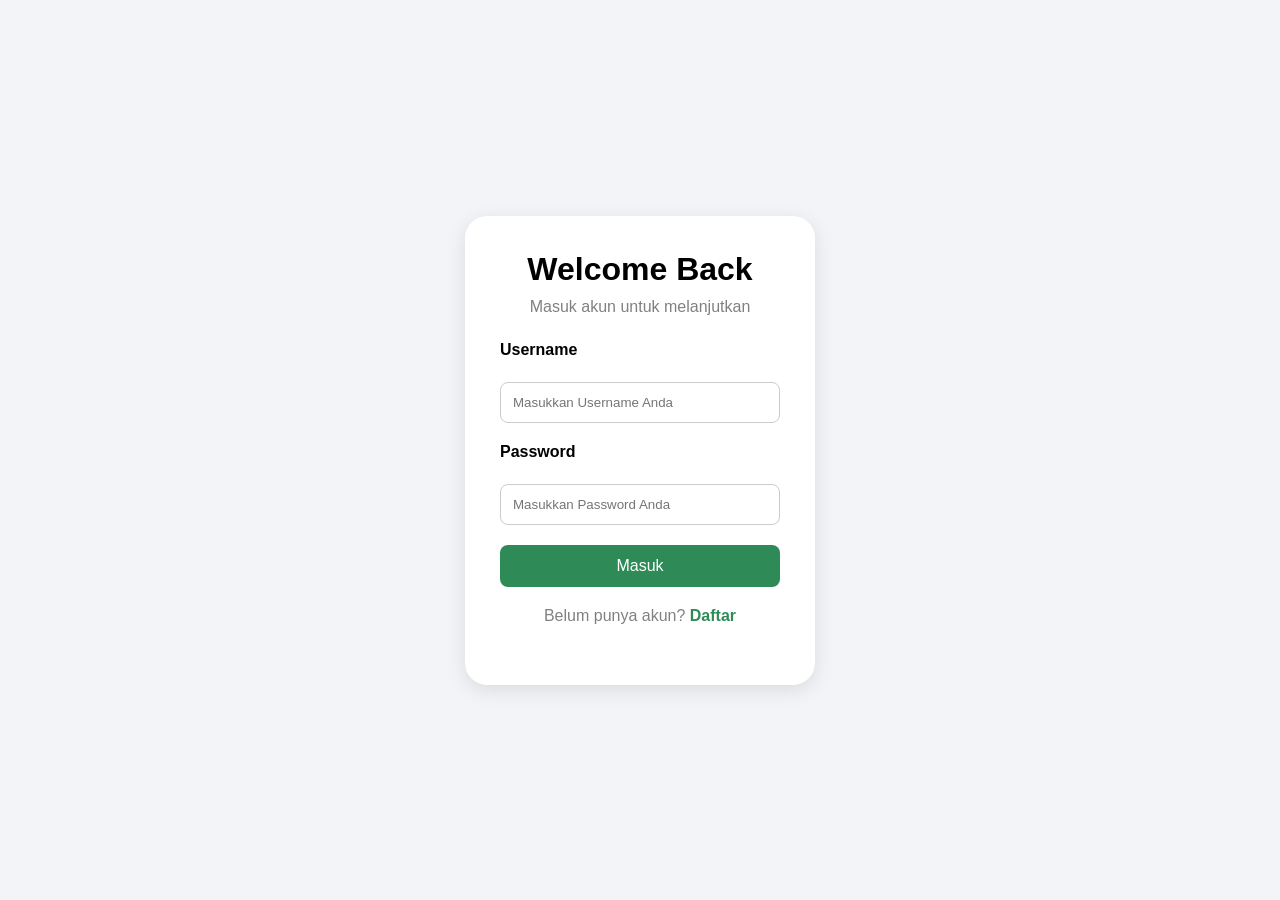
==== login.html @ 5e42ad98 "Menambahkan fitur login" ====
<!DOCTYPE html>
<html lang="en">
<head>
  <meta charset="UTF-8">
  <meta name="viewport" content="width=device-width, initial-scale=1.0">
  <meta http-equiv="X-UA-Compatible" content="ie=edge">
  <title>Login Wisata</title>
  <link rel="stylesheet" href="login.css">
</head>
<body>
  <div class="login">
    <h1>Welcome Back</h1>
    <p>Masuk akun untuk melanjutkan</p>
    <label>Username</label><br>
    <input type="text" name="username" id="username" placeholder="Masukkan Username Anda" required><br>
    <label>Password</label><br>
    <input type="password" name="pass" id="pass" placeholder="Masukkan Password Anda" required><br>
    
    <button>Masuk</button><br>
    <p class="daftar">Belum punya akun? <a href="#">Daftar</a></p>
  </div>
</body>
</html>
---- login.css ----
* {
    margin: 0;
    padding: 0;
    box-sizing: border-box;
    font-family: Arial, sans-serif;
}

body {
    background: #f2f4f8;
    display: flex;
    justify-content: center;
    align-items: center;
    height: 100vh;
}

.login {
    width: 350px;
    background: white;
    padding: 35px;
    border-radius: 22px;
    box-shadow: 0 5px 20px rgba(0,0,0,0.1);
}

.login h1 {
    text-align: center;
    margin-bottom: 10px;
}

.login p {
    text-align: center;
    color: gray;
    margin-bottom: 25px;
}

label {
    display: block;
    margin-bottom: 5px;
    font-weight: bold;
}

input {
    width: 100%;
    padding: 12px;
    margin-bottom: 20px;
    border: 1px solid #ccc;
    border-radius: 8px;
    outline: none;
}

input:focus {
    border-color: #2563eb;
}

button {
    width: 100%;
    padding: 12px;
    border: none;
    border-radius: 8px;
    background: #2E8B57;
    color: white;
    font-size: 16px;
    cursor: pointer;
    margin-bottom: 20px;
}

button:hover {
    background: #1d4e;
}

.daftar {
    text-align: center;
}

.daftar a {
    text-decoration: none;
    color: #2E8B57;
    font-weight: bold;
}
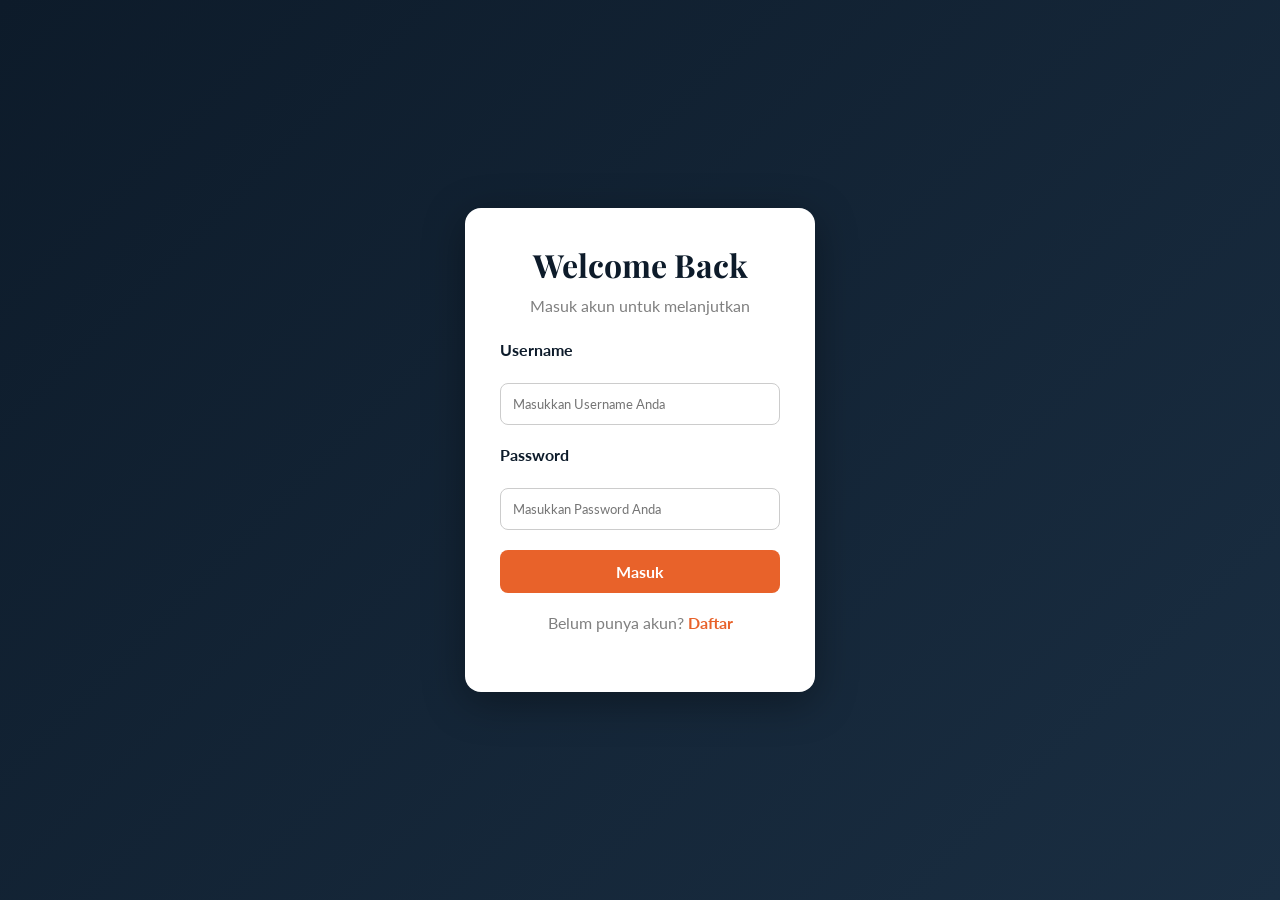
==== commit 5432e355: "final asli ril" ====
--- a/login.html
+++ b/login.html
@@ -5,19 +5,129 @@
   <meta name="viewport" content="width=device-width, initial-scale=1.0">
   <meta http-equiv="X-UA-Compatible" content="ie=edge">
   <title>Login Wisata</title>
-  <link rel="stylesheet" href="login.css">
+  <link href="https://fonts.googleapis.com/css2?family=Playfair+Display:wght@400;700;900&family=Lato:wght@300;400;700&display=swap" rel="stylesheet">
 </head>
+<style>
+  :root {
+    --primary:       #e8622a;
+    --primary-dark:  #c44e1c;
+    --dark:          #0d1b2a;
+    --font-head:     'Playfair Display', Georgia, serif;
+    --font-body:     'Lato', sans-serif;
+    --radius:        16px;
+}
+
+  * {
+    margin: 0;
+    padding: 0;
+    box-sizing: border-box;
+    font-family: var(--font-body);
+}
+
+body {
+    background: linear-gradient(135deg, var(--dark), #1a2e42);
+    display: flex;
+    justify-content: center;
+    align-items: center;
+    height: 100vh;
+}
+
+.login {
+    width: 350px;
+    background: white;
+    padding: 35px;
+    border-radius: var(--radius);
+    box-shadow: 0 10px 40px rgba(0,0,0,0.35);
+}
+
+.login h1 {
+    font-family: var(--font-head);
+    text-align: center;
+    margin-bottom: 10px;
+    color: var(--dark);
+}
+
+.login p {
+    text-align: center;
+    color: gray;
+    margin-bottom: 25px;
+}
+
+label {
+    display: block;
+    margin-bottom: 5px;
+    font-weight: bold;
+    color: var(--dark);
+}
+
+input {
+    width: 100%;
+    padding: 12px;
+    margin-bottom: 20px;
+    border: 1px solid #ccc;
+    border-radius: 8px;
+    outline: none;
+    transition: border-color 0.2s ease;
+}
+
+input:focus {
+    border-color: var(--primary);
+}
+
+button {
+    width: 100%;
+    padding: 12px;
+    border: none;
+    border-radius: 8px;
+    background: var(--primary);
+    color: white;
+    font-size: 16px;
+    font-weight: bold;
+    cursor: pointer;
+    margin-bottom: 20px;
+    transition: background 0.2s ease;
+}
+
+button:hover {
+    background: var(--primary-dark);
+}
+
+.daftar {
+    text-align: center;
+}
+
+.daftar a {
+    text-decoration: none;
+    color: var(--primary);
+    font-weight: bold;
+}    
+</style>
 <body>
   <div class="login">
     <h1>Welcome Back</h1>
     <p>Masuk akun untuk melanjutkan</p>
-    <label>Username</label><br>
-    <input type="text" name="username" id="username" placeholder="Masukkan Username Anda" required><br>
-    <label>Password</label><br>
-    <input type="password" name="pass" id="pass" placeholder="Masukkan Password Anda" required><br>
-    
-    <button>Masuk</button><br>
+    <form id="loginForm">
+      <label>Username</label><br>
+      <input type="text" name="username" id="username" placeholder="Masukkan Username Anda" required><br>
+      <label>Password</label><br>
+      <input type="password" name="pass" id="password" placeholder="Masukkan Password Anda" required><br>
+
+      <button type="submit">Masuk</button><br>
+    </form>
     <p class="daftar">Belum punya akun? <a href="#">Daftar</a></p>
+    <script>
+      document.getElementById("loginForm").addEventListener("submit", function(e) {
+  e.preventDefault();
+  const username = document.getElementById("username").value;
+  const password = document.getElementById("password").value;
+
+  if (username === "1234" && password === "1234") {
+    window.location.href = "index.html"; 
+  } else {
+    alert("Username atau password salah!");
+  }
+});
+    </script>
   </div>
 </body>
 </html>
